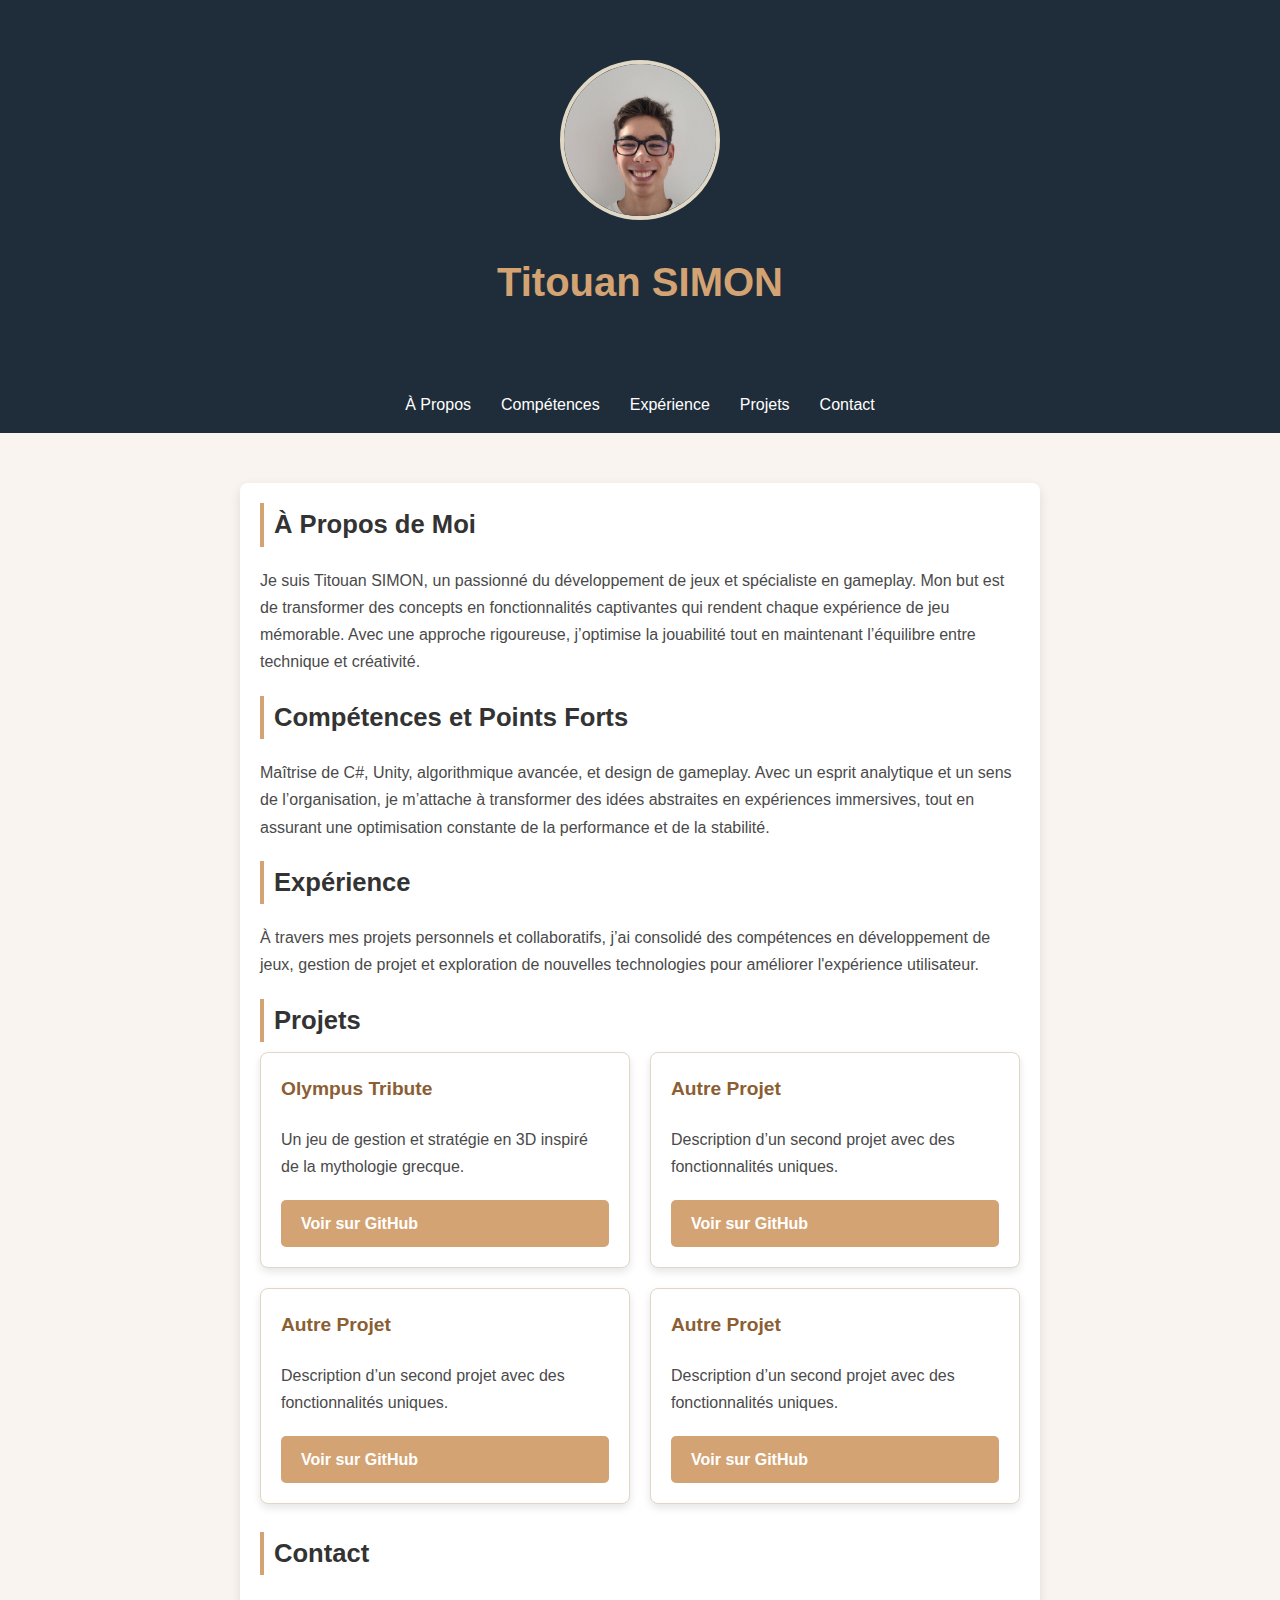
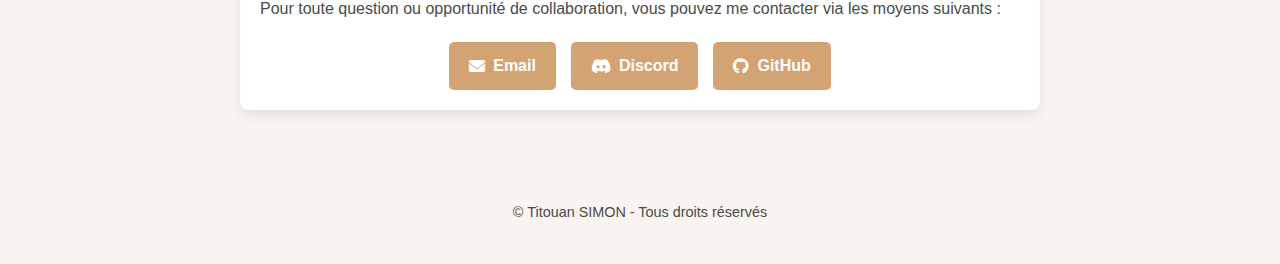
==== index.html @ 33c79dcb "first commit" ====
<!DOCTYPE html>
<html lang="fr">
<head>
    <meta charset="UTF-8">
    <meta name="viewport" content="width=device-width, initial-scale=1.0">
    <title>Profil de Titouan Simon</title>
    <link rel="stylesheet" href="\static\css\style.css">
    <link rel="stylesheet" href="https://cdnjs.cloudflare.com/ajax/libs/font-awesome/6.0.0-beta3/css/all.min.css">

</head>
<body>

    <!-- En-tête -->
    <header>
        <div class="header-container">
            <!-- <img src="..\static\IMG\avatar.jpg" alt="Photo de Titouan" class="avatar"> -->
            <img src="..\static\IMG\avatar.jpg" alt="Photo de Titouan" class="avatar">
            <h1>Titouan SIMON</h1>
            <!--<h2>Gameplay Programmer</h2> -->
            <!--<p>Concepteur de mécanismes de jeu immersifs, je mets en avant rigueur, créativité et précision pour offrir des expériences de jeu captivantes.</p>
         -->
        </div>
        <nav>
            <ul class="menu">
                <li><a href="#about">À Propos</a></li>
                <li><a href="#skills">Compétences</a></li>
                <li><a href="#experience">Expérience</a></li>
                <li><a href="#projects">Projets</a></li>
                <li><a href="#contact">Contact</a></li>
            </ul>
        </nav>
    </header>

    <main class="container">

        <!-- Section À Propos -->
        <section id="about" class="box">
            <h3>À Propos de Moi</h3>
            <p>Je suis Titouan SIMON, un passionné du développement de jeux et spécialiste en gameplay. Mon but est de transformer des concepts en fonctionnalités captivantes qui rendent chaque expérience de jeu mémorable. Avec une approche rigoureuse, j’optimise la jouabilité tout en maintenant l’équilibre entre technique et créativité.</p>
        </section>

        <!-- Section Compétences -->
        <section id="skills" class="box">
            <h3>Compétences et Points Forts</h3>
            <p>Maîtrise de C#, Unity, algorithmique avancée, et design de gameplay. Avec un esprit analytique et un sens de l’organisation, je m’attache à transformer des idées abstraites en expériences immersives, tout en assurant une optimisation constante de la performance et de la stabilité.</p>
        </section>

        <!-- Section Expérience -->
        <section id="experience" class="box">
            <h3>Expérience</h3>
            <p>À travers mes projets personnels et collaboratifs, j’ai consolidé des compétences en développement de jeux, gestion de projet et exploration de nouvelles technologies pour améliorer l'expérience utilisateur.</p>
        </section>

        <!-- Section Projets -->
        <section id="projects" class="box">
            <h3>Projets</h3>
            <div class="projects-container">
                <div class="project-item">
                    <h4>Olympus Tribute</h4>
                    <p>Un jeu de gestion et stratégie en 3D inspiré de la mythologie grecque.</p>
                    <a href="https://github.com/ton-github/olympus-tribute" target="_blank" class="button">Voir sur GitHub</a>
                </div>
                <div class="project-item">
                    <h4>Autre Projet</h4>
                    <p>Description d’un second projet avec des fonctionnalités uniques.</p>
                    <a href="https://github.com/ton-github/second-project" target="_blank" class="button">Voir sur GitHub</a>
                </div>
                <!-- Ajoute d'autres projets ici -->
                <div class="project-item">
                    <h4>Autre Projet</h4>
                    <p>Description d’un second projet avec des fonctionnalités uniques.</p>
                    <a href="https://github.com/ton-github/second-project" target="_blank" class="button">Voir sur GitHub</a>
                </div>
                <div class="project-item">
                    <h4>Autre Projet</h4>
                    <p>Description d’un second projet avec des fonctionnalités uniques.</p>
                    <a href="https://github.com/ton-github/second-project" target="_blank" class="button">Voir sur GitHub</a>
                </div>
            </div>
        </section>
        <br>
        <!-- Section Contact -->
        <section id="contact" class="box">
            <h3>Contact</h3>
            <p>Pour toute question ou opportunité de collaboration, vous pouvez me contacter via les moyens suivants :</p>
            <div class="contact-options">
                <!-- <a href="https://www.linkedin.com/in/ton-linkedin" target="_blank" class="button">
                    <i class="fab fa-linkedin"></i> LinkedIn
                </a> -->
                <a href="mailto:ton-email@example.com" class="button">
                    <i class="fas fa-envelope"></i> Email
                </a>
                <a href="https://discordapp.com/users/votre-discord-id" target="_blank" class="button">
                    <i class="fab fa-discord"></i> Discord
                </a>
                <a href="https://github.com/ton-github" target="_blank" class="button">
                    <i class="fab fa-github"></i> GitHub
                </a>
            </div>
        </section>

    </main>
    <footer>
        <p>&copy; Titouan SIMON - Tous droits réservés</p>
    </footer>
</body>
</html>
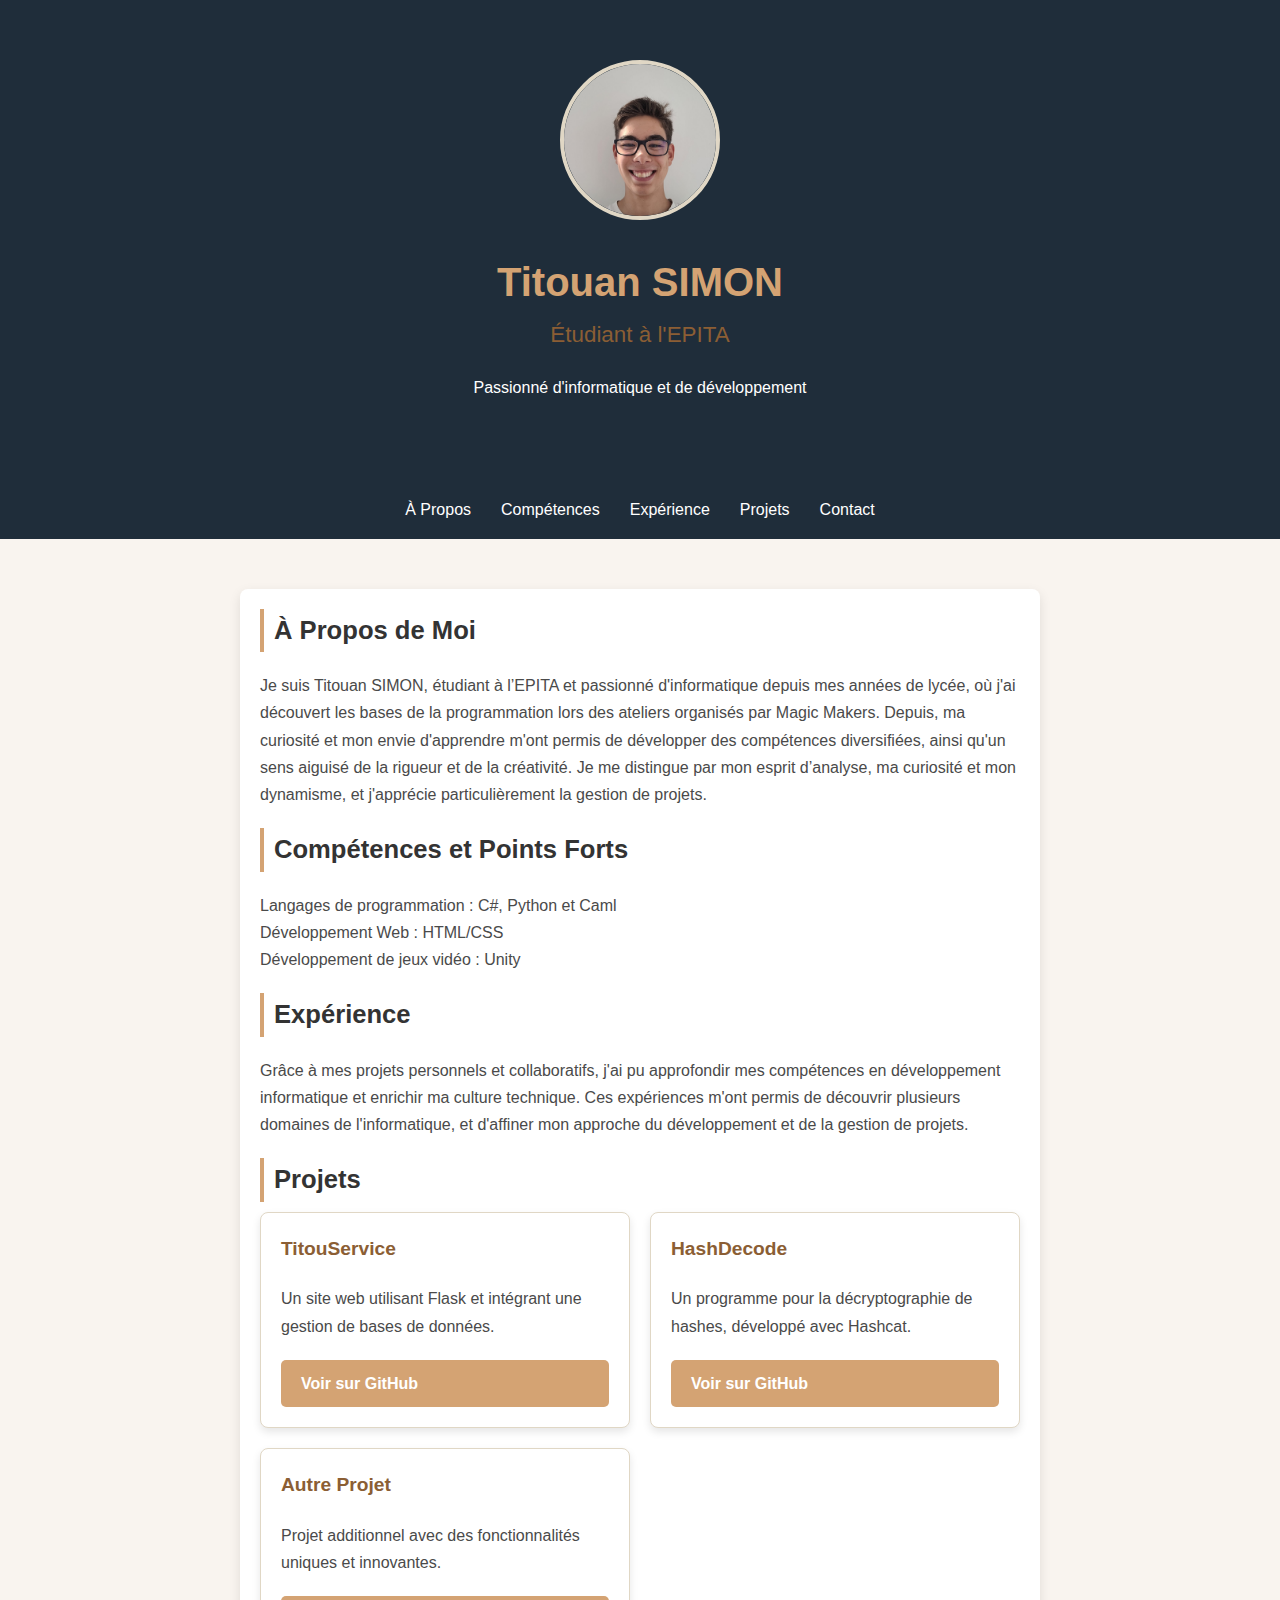
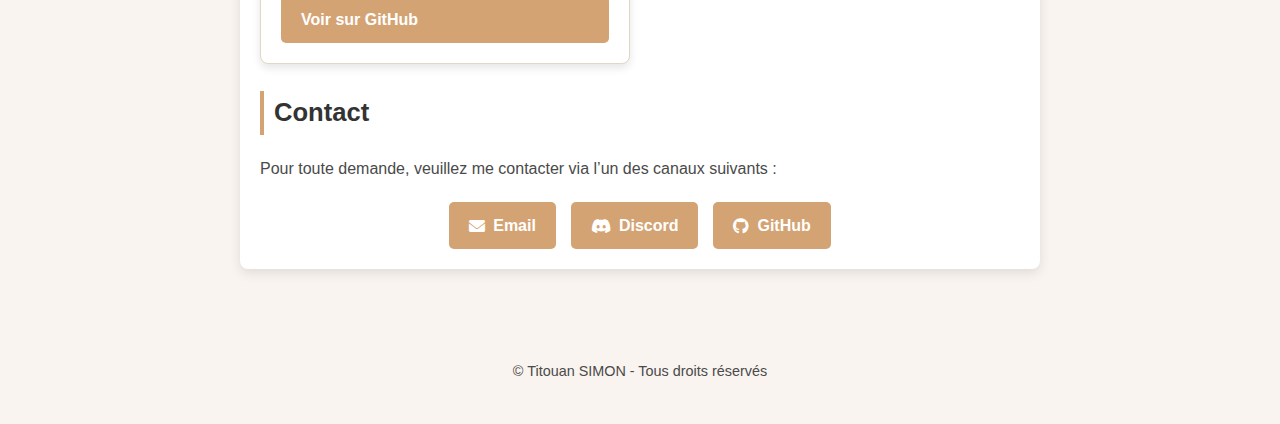
==== commit ec95703e: "commit 7" ====
--- a/index.html
+++ b/index.html
@@ -6,19 +6,15 @@
     <title>Profil de Titouan Simon</title>
     <link rel="stylesheet" href="\static\css\style.css">
     <link rel="stylesheet" href="https://cdnjs.cloudflare.com/ajax/libs/font-awesome/6.0.0-beta3/css/all.min.css">
-
 </head>
 <body>
-
     <!-- En-tête -->
     <header>
         <div class="header-container">
-            <!-- <img src="..\static\IMG\avatar.jpg" alt="Photo de Titouan" class="avatar"> -->
             <img src="..\static\IMG\avatar.jpg" alt="Photo de Titouan" class="avatar">
             <h1>Titouan SIMON</h1>
-            <!--<h2>Gameplay Programmer</h2> -->
-            <!--<p>Concepteur de mécanismes de jeu immersifs, je mets en avant rigueur, créativité et précision pour offrir des expériences de jeu captivantes.</p>
-         -->
+            <h2>Étudiant à l'EPITA</h2>
+            <p>Passionné d'informatique et de développement</p>
         </div>
         <nav>
             <ul class="menu">
@@ -36,19 +32,22 @@
         <!-- Section À Propos -->
         <section id="about" class="box">
             <h3>À Propos de Moi</h3>
-            <p>Je suis Titouan SIMON, un passionné du développement de jeux et spécialiste en gameplay. Mon but est de transformer des concepts en fonctionnalités captivantes qui rendent chaque expérience de jeu mémorable. Avec une approche rigoureuse, j’optimise la jouabilité tout en maintenant l’équilibre entre technique et créativité.</p>
+            <p>Je suis Titouan SIMON, étudiant à l’EPITA et passionné d'informatique depuis mes années de lycée, où j'ai découvert les bases de la programmation lors des ateliers organisés par Magic Makers. Depuis, ma curiosité et mon envie d'apprendre m'ont permis de développer des compétences diversifiées, ainsi qu'un sens aiguisé de la rigueur et de la créativité. Je me distingue par mon esprit d’analyse, ma curiosité et mon dynamisme, et j'apprécie particulièrement la gestion de projets.</p>
         </section>
 
         <!-- Section Compétences -->
         <section id="skills" class="box">
             <h3>Compétences et Points Forts</h3>
-            <p>Maîtrise de C#, Unity, algorithmique avancée, et design de gameplay. Avec un esprit analytique et un sens de l’organisation, je m’attache à transformer des idées abstraites en expériences immersives, tout en assurant une optimisation constante de la performance et de la stabilité.</p>
+            <p>Langages de programmation : C#, Python et Caml
+                <br>Développement Web : HTML/CSS
+                <br>Développement de jeux vidéo : Unity
+            </p>
         </section>
 
         <!-- Section Expérience -->
         <section id="experience" class="box">
             <h3>Expérience</h3>
-            <p>À travers mes projets personnels et collaboratifs, j’ai consolidé des compétences en développement de jeux, gestion de projet et exploration de nouvelles technologies pour améliorer l'expérience utilisateur.</p>
+            <p>Grâce à mes projets personnels et collaboratifs, j'ai pu approfondir mes compétences en développement informatique et enrichir ma culture technique. Ces expériences m'ont permis de découvrir plusieurs domaines de l'informatique, et d'affiner mon approche du développement et de la gestion de projets.</p>
         </section>
 
         <!-- Section Projets -->
@@ -56,44 +55,36 @@
             <h3>Projets</h3>
             <div class="projects-container">
                 <div class="project-item">
-                    <h4>Olympus Tribute</h4>
-                    <p>Un jeu de gestion et stratégie en 3D inspiré de la mythologie grecque.</p>
+                    <h4>TitouService</h4>
+                    <p>Un site web utilisant Flask et intégrant une gestion de bases de données.</p>
+                    <a href="https://github.com/ton-github/second-project" target="_blank" class="button">Voir sur GitHub</a>
+                </div>
+                <div class="project-item">
+                    <h4>HashDecode</h4>
+                    <p>Un programme pour la décryptographie de hashes, développé avec Hashcat.</p>
                     <a href="https://github.com/ton-github/olympus-tribute" target="_blank" class="button">Voir sur GitHub</a>
                 </div>
                 <div class="project-item">
                     <h4>Autre Projet</h4>
-                    <p>Description d’un second projet avec des fonctionnalités uniques.</p>
-                    <a href="https://github.com/ton-github/second-project" target="_blank" class="button">Voir sur GitHub</a>
-                </div>
-                <!-- Ajoute d'autres projets ici -->
-                <div class="project-item">
-                    <h4>Autre Projet</h4>
-                    <p>Description d’un second projet avec des fonctionnalités uniques.</p>
-                    <a href="https://github.com/ton-github/second-project" target="_blank" class="button">Voir sur GitHub</a>
-                </div>
-                <div class="project-item">
-                    <h4>Autre Projet</h4>
-                    <p>Description d’un second projet avec des fonctionnalités uniques.</p>
-                    <a href="https://github.com/ton-github/second-project" target="_blank" class="button">Voir sur GitHub</a>
+                    <p>Projet additionnel avec des fonctionnalités uniques et innovantes.</p>
+                    <a href="https://github.com/titou4n/" target="_blank" class="button">Voir sur GitHub</a>
                 </div>
             </div>
         </section>
         <br>
+
         <!-- Section Contact -->
         <section id="contact" class="box">
             <h3>Contact</h3>
-            <p>Pour toute question ou opportunité de collaboration, vous pouvez me contacter via les moyens suivants :</p>
+            <p>Pour toute demande, veuillez me contacter via l’un des canaux suivants :</p>
             <div class="contact-options">
-                <!-- <a href="https://www.linkedin.com/in/ton-linkedin" target="_blank" class="button">
-                    <i class="fab fa-linkedin"></i> LinkedIn
-                </a> -->
-                <a href="mailto:ton-email@example.com" class="button">
+                <a href="mailto:titou4n.simon@gmail.com" class="button">
                     <i class="fas fa-envelope"></i> Email
                 </a>
-                <a href="https://discordapp.com/users/votre-discord-id" target="_blank" class="button">
+                <a href="https://discordapp.com/users/556179903146491908/" target="_blank" class="button">
                     <i class="fab fa-discord"></i> Discord
                 </a>
-                <a href="https://github.com/ton-github" target="_blank" class="button">
+                <a href="https://github.com/titou4n/" target="_blank" class="button">
                     <i class="fab fa-github"></i> GitHub
                 </a>
             </div>
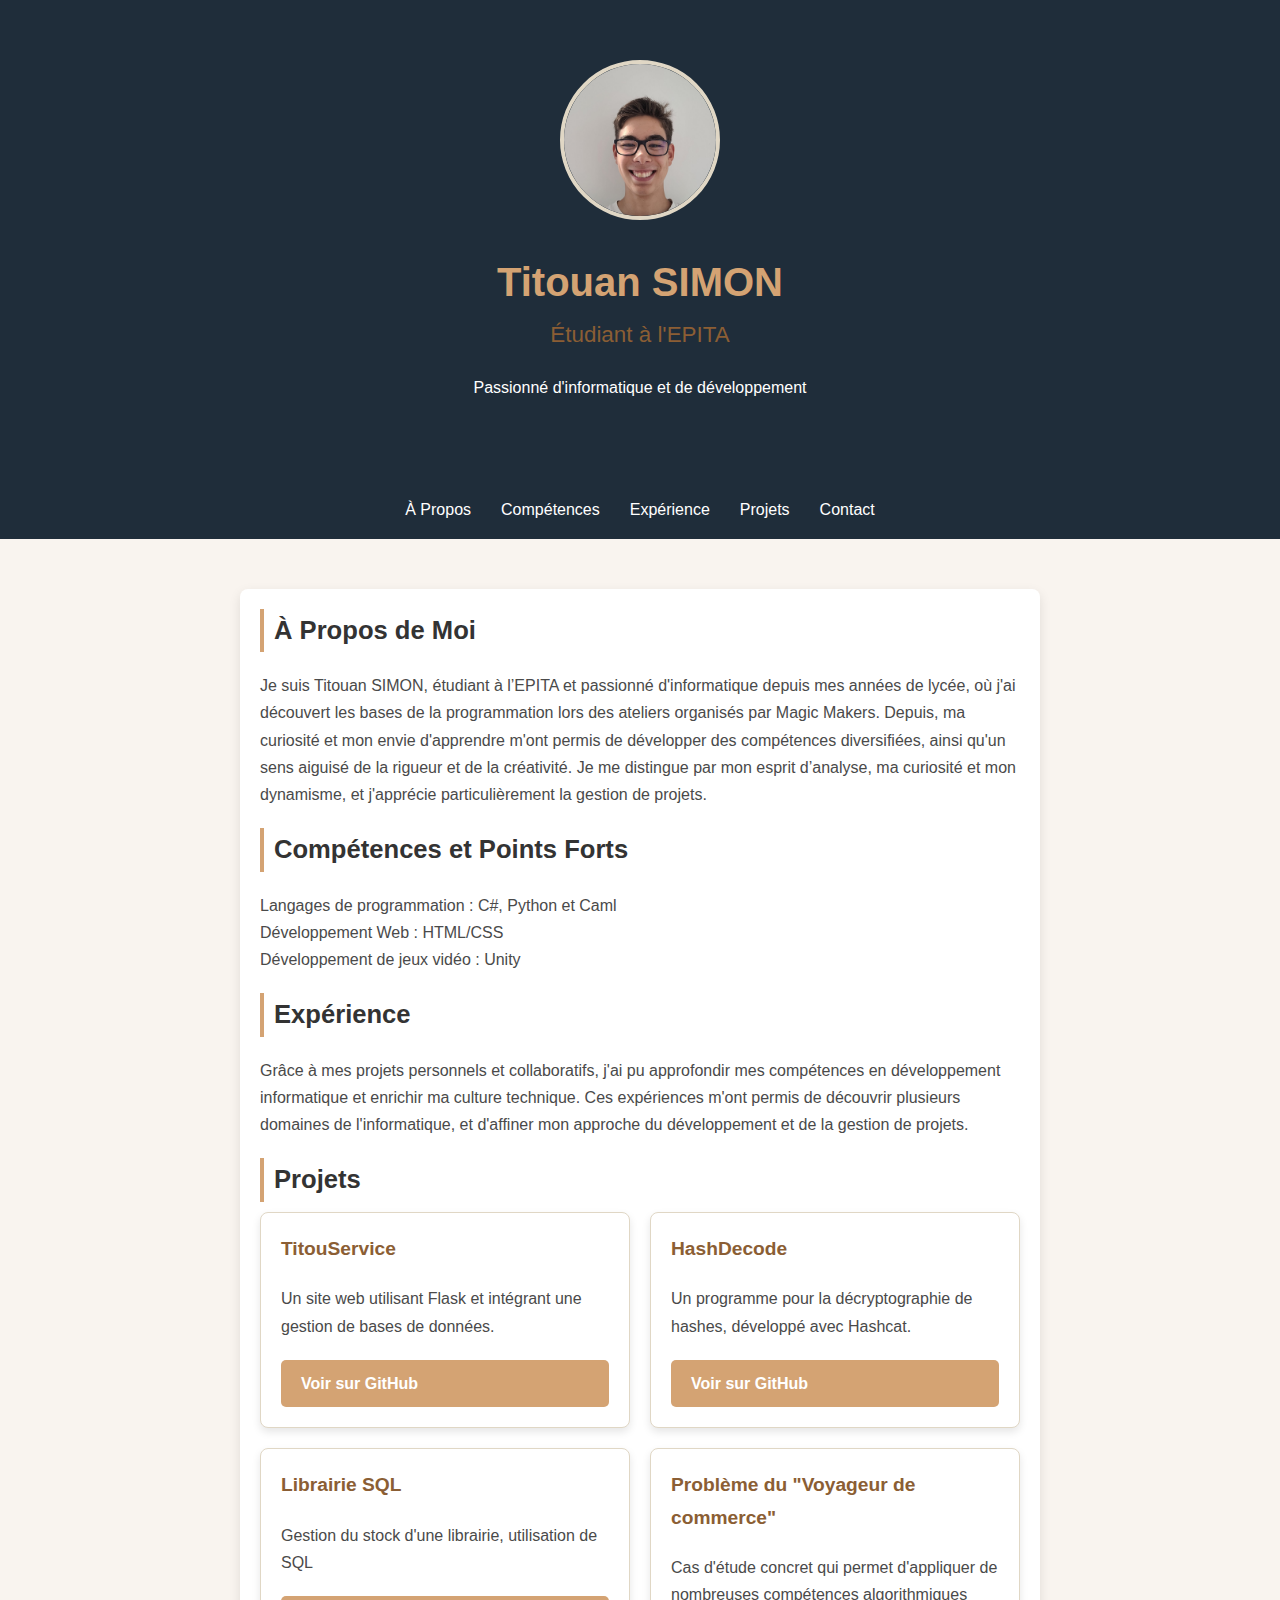
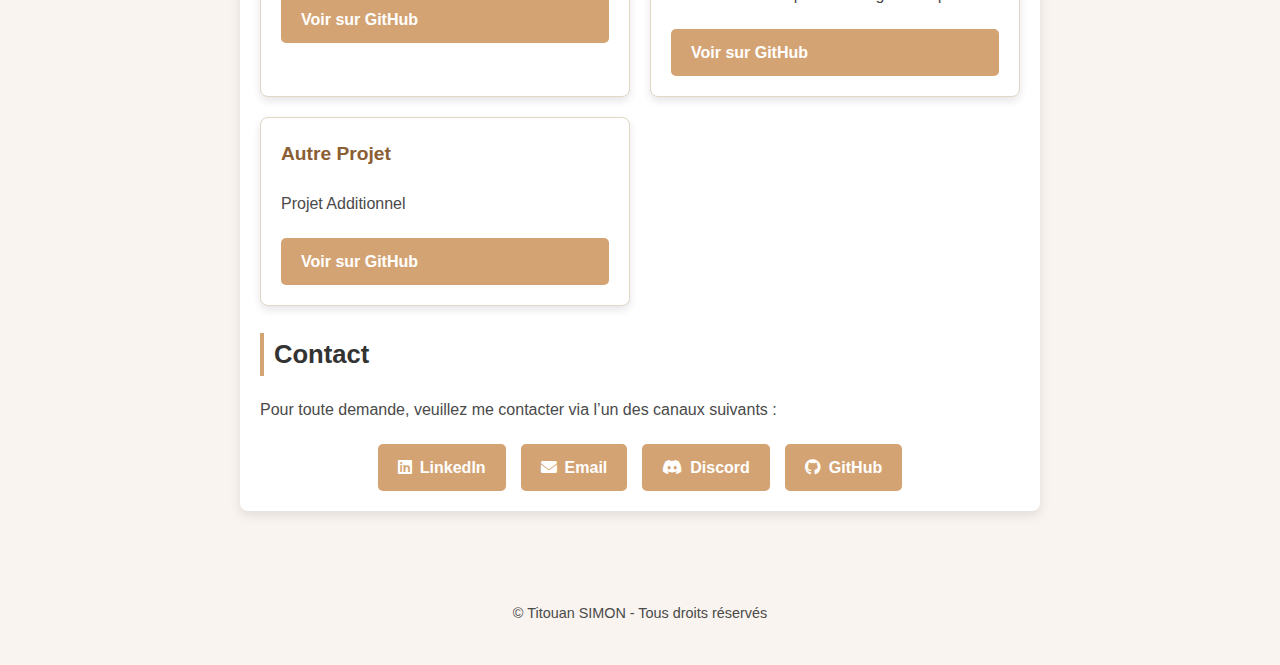
==== commit 192ed4b1: "fix link" ====
--- a/index.html
+++ b/index.html
@@ -4,17 +4,20 @@
     <meta charset="UTF-8">
     <meta name="viewport" content="width=device-width, initial-scale=1.0">
     <title>Profil de Titouan Simon</title>
-    <link rel="stylesheet" href="\static\css\style.css">
+    <link rel="stylesheet" href="..\static\css\style.css">
     <link rel="stylesheet" href="https://cdnjs.cloudflare.com/ajax/libs/font-awesome/6.0.0-beta3/css/all.min.css">
+
 </head>
 <body>
+
     <!-- En-tête -->
     <header>
         <div class="header-container">
+            <!-- <img src="..\static\IMG\avatar.jpg" alt="Photo de Titouan" class="avatar"> -->
             <img src="..\static\IMG\avatar.jpg" alt="Photo de Titouan" class="avatar">
             <h1>Titouan SIMON</h1>
-            <h2>Étudiant à l'EPITA</h2>
-            <p>Passionné d'informatique et de développement</p>
+           <h2>Étudiant à l'EPITA</h2>
+           <p>Passionné d'informatique et de développement</p>
         </div>
         <nav>
             <ul class="menu">
@@ -32,13 +35,16 @@
         <!-- Section À Propos -->
         <section id="about" class="box">
             <h3>À Propos de Moi</h3>
-            <p>Je suis Titouan SIMON, étudiant à l’EPITA et passionné d'informatique depuis mes années de lycée, où j'ai découvert les bases de la programmation lors des ateliers organisés par Magic Makers. Depuis, ma curiosité et mon envie d'apprendre m'ont permis de développer des compétences diversifiées, ainsi qu'un sens aiguisé de la rigueur et de la créativité. Je me distingue par mon esprit d’analyse, ma curiosité et mon dynamisme, et j'apprécie particulièrement la gestion de projets.</p>
+            <p>Je suis Titouan SIMON, étudiant à l’EPITA et passionné d'informatique depuis mes années de lycée, où j'ai découvert les bases de la programmation lors des ateliers organisés par Magic Makers.
+                Depuis, ma curiosité et mon envie d'apprendre m'ont permis de développer des compétences diversifiées, ainsi qu'un sens aiguisé de la rigueur et de la créativité.
+                Je me distingue par mon esprit d’analyse, ma curiosité et mon dynamisme, et j'apprécie particulièrement la gestion de projets.</p>
         </section>
 
         <!-- Section Compétences -->
         <section id="skills" class="box">
             <h3>Compétences et Points Forts</h3>
-            <p>Langages de programmation : C#, Python et Caml
+            <p>
+                Langages de programmation : C#, Python et Caml
                 <br>Développement Web : HTML/CSS
                 <br>Développement de jeux vidéo : Unity
             </p>
@@ -47,7 +53,9 @@
         <!-- Section Expérience -->
         <section id="experience" class="box">
             <h3>Expérience</h3>
-            <p>Grâce à mes projets personnels et collaboratifs, j'ai pu approfondir mes compétences en développement informatique et enrichir ma culture technique. Ces expériences m'ont permis de découvrir plusieurs domaines de l'informatique, et d'affiner mon approche du développement et de la gestion de projets.</p>
+            <p>
+                Grâce à mes projets personnels et collaboratifs, j'ai pu approfondir mes compétences en développement informatique et enrichir ma culture technique. Ces expériences m'ont permis de découvrir plusieurs domaines de l'informatique, et d'affiner mon approche du développement et de la gestion de projets.
+            </p>
         </section>
 
         <!-- Section Projets -->
@@ -57,31 +65,43 @@
                 <div class="project-item">
                     <h4>TitouService</h4>
                     <p>Un site web utilisant Flask et intégrant une gestion de bases de données.</p>
-                    <a href="https://github.com/ton-github/second-project" target="_blank" class="button">Voir sur GitHub</a>
+                    <a href="https://github.com/titou4n/TService" target="_blank" class="button">Voir sur GitHub</a>
                 </div>
                 <div class="project-item">
                     <h4>HashDecode</h4>
                     <p>Un programme pour la décryptographie de hashes, développé avec Hashcat.</p>
-                    <a href="https://github.com/ton-github/olympus-tribute" target="_blank" class="button">Voir sur GitHub</a>
+                    <a href="https://github.com/ton-github/second-project" target="_blank" class="button">Voir sur GitHub</a>
+                </div>
+                <div class="project-item">
+                    <h4>Librairie SQL</h4>
+                    <p>Gestion du stock d'une librairie, utilisation de SQL</p>
+                    <a href="https://github.com/titou4n/NSI_Projet_2_Voyageur_de_Commerce" target="_blank" class="button">Voir sur GitHub</a>
+                </div>
+                <div class="project-item">
+                    <h4>Problème du "Voyageur de commerce"</h4>
+                    <p>Cas d'étude concret qui permet d'appliquer de nombreuses compétences algorithmiques</p>
+                    <a href="https://github.com/titou4n/NSI_Projet_2_Voyageur_de_Commerce" target="_blank" class="button">Voir sur GitHub</a>
                 </div>
                 <div class="project-item">
                     <h4>Autre Projet</h4>
-                    <p>Projet additionnel avec des fonctionnalités uniques et innovantes.</p>
-                    <a href="https://github.com/titou4n/" target="_blank" class="button">Voir sur GitHub</a>
+                    <p>Projet Additionnel</p>
+                    <a href="https://github.com/titou4n/NSI_Projet_1_Librairie" target="_blank" class="button">Voir sur GitHub</a>
                 </div>
             </div>
         </section>
         <br>
-
         <!-- Section Contact -->
         <section id="contact" class="box">
             <h3>Contact</h3>
             <p>Pour toute demande, veuillez me contacter via l’un des canaux suivants :</p>
             <div class="contact-options">
-                <a href="mailto:titou4n.simon@gmail.com" class="button">
+                <a href="https://www.linkedin.com/in/titouan-simon-14b6b2343" target="_blank" class="button">
+                    <i class="fab fa-linkedin"></i> LinkedIn
+                </a>
+                <a href="mailto:titouan.simon.pro@gmail.com" class="button">
                     <i class="fas fa-envelope"></i> Email
                 </a>
-                <a href="https://discordapp.com/users/556179903146491908/" target="_blank" class="button">
+                <a href="https://discordapp.com/users/556179903146491908" target="_blank" class="button">
                     <i class="fab fa-discord"></i> Discord
                 </a>
                 <a href="https://github.com/titou4n/" target="_blank" class="button">
